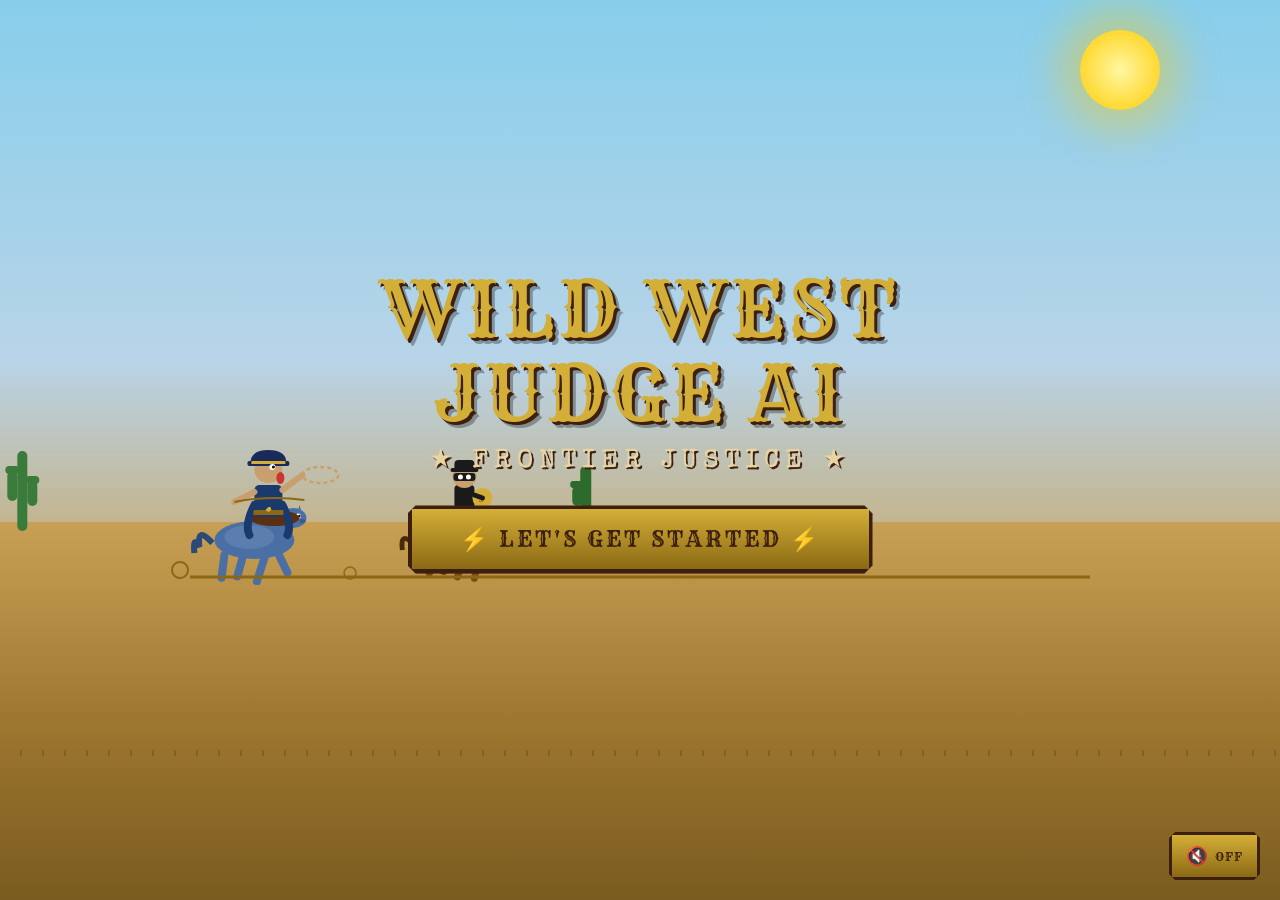
==== index.html @ 5f56e7d5 "Added background music" ====
<!DOCTYPE html>
<html lang="en">
<head>
<meta charset="UTF-8">
<meta name="viewport" content="width=device-width, initial-scale=1.0">
<title>Wild West Judge AI</title>
<style>
  @import url('https://fonts.googleapis.com/css2?family=Rye&family=Playfair+Display:wght@400;700;900&family=Special+Elite&family=Courier+Prime:wght@400;700&display=swap');

  :root {
    --dust: #c8a96e;
    --sand: #e8d5a3;
    --brown: #6b3a2a;
    --dark-brown: #3d1f10;
    --sky: #7db8d4;
    --green-screen: #00ff41;
    --paper: #f4e4c1;
    --ink: #1a0a00;
    --gold: #d4af37;
    --red: #8b1a1a;
  }

  * { margin: 0; padding: 0; box-sizing: border-box; }
  html { scroll-behavior: smooth; }

  body {
    font-family: 'Special Elite', cursive;
    overflow-x: hidden;
    background: var(--dark-brown);
  }

  /* ===== PAGE SYSTEM ===== */
  .page {
    display: none;
    min-height: 100vh;
    position: relative;
  }
  .page.active { display: flex; flex-direction: column; }

  /* ===== PAGE 1: CHASE SCENE ===== */
  #page1 {
    background: linear-gradient(180deg, #87CEEB 0%, #b8d4e8 40%, #c8a96e 65%, #8b6914 100%);
    overflow: hidden;
    align-items: center;
    justify-content: center;
    flex-direction: column;
  }

  .sky-layer {
    position: absolute; top: 0; left: 0; right: 0; height: 60%;
  }

  /* Sun */
  .sun {
    position: absolute;
    top: 30px; right: 120px;
    width: 80px; height: 80px;
    background: radial-gradient(circle, #fff7a1, #ffcc00);
    border-radius: 50%;
    box-shadow: 0 0 40px 20px rgba(255,200,0,0.4);
    animation: sunPulse 3s ease-in-out infinite;
  }
  @keyframes sunPulse { 0%,100%{box-shadow:0 0 40px 20px rgba(255,200,0,0.4)} 50%{box-shadow:0 0 60px 30px rgba(255,200,0,0.6)} }

  /* Clouds */
  .cloud {
    position: absolute;
    background: rgba(255,255,255,0.85);
    border-radius: 50px;
    animation: cloudDrift linear infinite;
  }
  .cloud::before, .cloud::after {
    content: '';
    position: absolute;
    background: inherit;
    border-radius: 50%;
  }
  .cloud1 { width:120px; height:40px; top:60px; left:-150px; animation-duration:25s; animation-delay:-5s; }
  .cloud1::before { width:70px; height:60px; top:-25px; left:15px; }
  .cloud1::after { width:50px; height:50px; top:-20px; left:55px; }
  .cloud2 { width:160px; height:50px; top:100px; left:-200px; animation-duration:35s; animation-delay:-15s; }
  .cloud2::before { width:90px; height:70px; top:-30px; left:20px; }
  .cloud2::after { width:60px; height:60px; top:-25px; left:80px; }
  @keyframes cloudDrift { from{transform:translateX(-200px)} to{transform:translateX(110vw)} }

  /* Ground */
  .ground {
    position: absolute;
    bottom: 0; left: 0; right: 0; height: 42%;
  }
  .ground-layer {
    position: absolute; bottom: 0; left: 0; right: 0;
    height: 100%;
    background: linear-gradient(180deg, #c8a055 0%, #a07830 50%, #7a5c20 100%);
  }
  .ground-track {
    position: absolute;
    bottom: 38%; left: 0; right: 0; height: 6px;
    background: repeating-linear-gradient(90deg, transparent, transparent 20px, rgba(0,0,0,0.15) 20px, rgba(0,0,0,0.15) 22px);
  }

  /* Cactus */
  .cactus {
    position: absolute; bottom: 40%;
    animation: cactusScroll linear infinite;
  }
  .cactus svg { display: block; }
  .cactus1 { animation-duration: 12s; animation-delay: 0s; left: -100px; }
  .cactus2 { animation-duration: 18s; animation-delay: -8s; left: -100px; }
  .cactus3 { animation-duration: 22s; animation-delay: -3s; left: -100px; }
  @keyframes cactusScroll { from{transform:translateX(0)} to{transform:translateX(110vw)} }

  /* Dust clouds */
  .dust-puff {
    position: absolute;
    border-radius: 50%;
    background: rgba(180,140,60,0.5);
    animation: dustPuff 1s ease-out infinite;
  }

  /* Title */
  .title-area {
    position: relative;
    z-index: 20;
    text-align: center;
    margin-bottom: 20px;
    margin-top: -60px;
  }
  .main-title {
    font-family: 'Rye', cursive;
    font-size: clamp(2.5rem, 6vw, 5rem);
    color: var(--gold);
    text-shadow: 3px 3px 0 var(--dark-brown), 6px 6px 0 rgba(0,0,0,0.3);
    letter-spacing: 4px;
    animation: titleDrop 1s ease-out;
    line-height: 1.1;
  }
  .sub-title {
    font-family: 'Special Elite', cursive;
    font-size: clamp(1rem, 2.5vw, 1.6rem);
    color: var(--sand);
    text-shadow: 2px 2px 0 var(--dark-brown);
    margin-top: 8px;
    letter-spacing: 6px;
  }
  @keyframes titleDrop { from{transform:translateY(-80px);opacity:0} to{transform:translateY(0);opacity:1} }

  /* Chase animation canvas area */
  .chase-stage {
    position: absolute;
    bottom: 35%;
    left: 0; right: 0;
    height: 180px;
    z-index: 10;
  }

  /* Characters */
  .character {
    position: absolute;
    bottom: 10px;
    animation: gallop 0.35s steps(1) infinite;
  }

  /* Thief - simple pixel art style */
  .thief-char {
    right: 35%;
    animation: thiefRun 0.3s steps(1) infinite, thiefChased 0s linear;
  }

  .start-btn {
    position: relative;
    z-index: 20;
    background: linear-gradient(180deg, #d4af37, #8b6914);
    border: 4px solid var(--dark-brown);
    color: var(--dark-brown);
    font-family: 'Rye', cursive;
    font-size: 1.4rem;
    padding: 16px 48px;
    cursor: pointer;
    letter-spacing: 3px;
    text-transform: uppercase;
    margin-top: 10px;
    box-shadow: 4px 4px 0 var(--dark-brown), 8px 8px 0 rgba(0,0,0,0.3);
    transition: all 0.1s;
    clip-path: polygon(8px 0, calc(100% - 8px) 0, 100% 8px, 100% calc(100% - 8px), calc(100% - 8px) 100%, 8px 100%, 0 calc(100% - 8px), 0 8px);
  }
  .start-btn:hover { transform: translate(-2px,-2px); box-shadow: 6px 6px 0 var(--dark-brown), 10px 10px 0 rgba(0,0,0,0.3); }
  .start-btn:active { transform: translate(4px,4px); box-shadow: none; }

  /* ===== SVG CHARACTERS ===== */
  #chase-canvas {
    position: absolute;
    bottom: 0; left: 0; right: 0;
    width: 100%; height: 200px;
  }

  /* Horse+rider gallop */
  @keyframes horseGallop {
    0%   { transform: translateY(0px) scaleY(1); }
    25%  { transform: translateY(-8px) scaleY(0.97); }
    50%  { transform: translateY(-3px) scaleY(1); }
    75%  { transform: translateY(-10px) scaleY(0.95); }
    100% { transform: translateY(0px) scaleY(1); }
  }
  @keyframes thiefGallop {
    0%   { transform: translateY(0px); }
    30%  { transform: translateY(-6px); }
    60%  { transform: translateY(-2px); }
    100% { transform: translateY(0px); }
  }
  @keyframes lassoSpin {
    from { transform-origin: 5px 5px; transform: rotate(0deg); }
    to   { transform-origin: 5px 5px; transform: rotate(360deg); }
  }

  .horse-group { animation: horseGallop 0.5s ease-in-out infinite; }
  .thief-group { animation: thiefGallop 0.4s ease-in-out infinite; }
  .lasso-rope { animation: lassoSpin 0.8s linear infinite; transform-box: fill-box; }

  /* Chase forward motion */
  #cowboy-unit {
    animation: cowboyChase 0s linear;
  }
  #thief-unit {
    animation: thiefRun 0s linear;
  }

  /* ===== PAGE 2: HACKING ROOM ===== */
  #page2 {
    background: #1a0f05;
    flex-direction: column;
    align-items: center;
    justify-content: flex-start;
    padding: 20px;
    overflow: hidden;
  }

  .page2-header {
    font-family: 'Rye', cursive;
    color: var(--green-screen);
    font-size: clamp(1.2rem, 3vw, 2rem);
    text-shadow: 0 0 20px var(--green-screen);
    letter-spacing: 4px;
    margin-bottom: 15px;
    text-align: center;
  }

  .room-scene {
    width: 100%;
    max-width: 700px;
    position: relative;
    border: 3px solid #2a1a0a;
    border-radius: 4px;
    overflow: hidden;
    flex-shrink: 0;
  }

  .room-svg-container {
    width: 100%;
    aspect-ratio: 16/9;
    max-height: 340px;
  }

  /* Green screen monitor glow */
  @keyframes screenFlicker {
    0%,100%{opacity:1} 92%{opacity:1} 93%{opacity:0.85} 94%{opacity:1} 97%{opacity:0.9} 98%{opacity:1}
  }
  .monitor-screen { animation: screenFlicker 4s infinite; }
  .scan-line {
    animation: scanMove 3s linear infinite;
  }
  @keyframes scanMove { from{transform:translateY(-100%)} to{transform:translateY(800%)} }

  /* Typing text on screen */
  .hacking-text {
    font-family: 'Courier Prime', monospace;
    font-size: 9px;
    fill: var(--green-screen);
    opacity: 0.9;
  }
  @keyframes textBlink { 0%,100%{opacity:1} 50%{opacity:0} }
  .cursor-blink { animation: textBlink 0.8s step-end infinite; }

  /* AI Chat Box */
  .ai-chatbox {
    width: 100%;
    max-width: 700px;
    background: linear-gradient(180deg, #1a0f05, #0d0800);
    border: 2px solid #00ff41;
    border-top: none;
    padding: 20px;
    box-shadow: 0 0 30px rgba(0,255,65,0.15);
  }

  .chat-label {
    font-family: 'Rye', cursive;
    color: var(--green-screen);
    font-size: 0.85rem;
    letter-spacing: 3px;
    margin-bottom: 10px;
    text-shadow: 0 0 10px var(--green-screen);
  }

  .chat-messages {
    min-height: 80px;
    max-height: 160px;
    overflow-y: auto;
    margin-bottom: 12px;
    padding: 8px;
    border: 1px solid rgba(0,255,65,0.2);
    background: rgba(0,0,0,0.5);
    border-radius: 2px;
  }
  .chat-messages::-webkit-scrollbar { width: 4px; }
  .chat-messages::-webkit-scrollbar-thumb { background: #00ff41; border-radius: 2px; }

  .msg { margin-bottom: 8px; font-family: 'Courier Prime', monospace; font-size: 0.85rem; line-height: 1.4; }
  .msg.system { color: #00ff41; }
  .msg.user { color: #aaffaa; }
  .msg.ai { color: #7fff7f; }
  .msg.ai::before { content: '> '; color: #00ff41; }
  .msg.user::before { content: '$ '; color: #aaffaa; }

  .input-row {
    display: flex;
    gap: 10px;
    align-items: stretch;
  }

  .prompt-input {
    flex: 1;
    background: rgba(0,0,0,0.7);
    border: 1px solid #00ff41;
    color: #00ff41;
    font-family: 'Courier Prime', monospace;
    font-size: 0.9rem;
    padding: 10px 14px;
    outline: none;
    border-radius: 2px;
    caret-color: #00ff41;
  }
  .prompt-input::placeholder { color: rgba(0,255,65,0.3); }
  .prompt-input:focus { box-shadow: 0 0 15px rgba(0,255,65,0.3); }

  .submit-btn {
    background: linear-gradient(180deg, #00ff41, #008f24);
    border: none;
    color: #000;
    font-family: 'Rye', cursive;
    font-size: 0.85rem;
    padding: 10px 20px;
    cursor: pointer;
    letter-spacing: 1px;
    transition: all 0.2s;
    border-radius: 2px;
  }
  .submit-btn:hover { filter: brightness(1.2); }
  .submit-btn:disabled { opacity: 0.5; cursor: not-allowed; }

  .upload-btn {
    background: linear-gradient(180deg, #8b7355, #6b5844);
    border: 1px solid #00ff41;
    color: #00ff41;
    font-family: 'Rye', cursive;
    font-size: 1.2rem;
    padding: 10px 16px;
    cursor: pointer;
    transition: all 0.2s;
    border-radius: 2px;
  }
  .upload-btn:hover { filter: brightness(1.1); box-shadow: 0 0 10px rgba(0,255,65,0.2); }
  .upload-btn:active { transform: scale(0.95); }

  .verdict-btn {
    width: 100%;
    background: linear-gradient(180deg, #d4af37, #b8860b);
    border: 2px solid #8b6914;
    color: #1a0a00;
    font-family: 'Rye', cursive;
    font-size: 1.1rem;
    padding: 12px 20px;
    cursor: pointer;
    letter-spacing: 2px;
    transition: all 0.3s;
    border-radius: 4px;
    margin-top: 10px;
    text-transform: uppercase;
    box-shadow: 3px 3px 0 rgba(0,0,0,0.3);
  }
  .verdict-btn:hover { 
    filter: brightness(1.15);
    box-shadow: 5px 5px 0 rgba(0,0,0,0.4);
    transform: translate(-2px, -2px);
  }
  .verdict-btn:active { 
    box-shadow: 1px 1px 0 rgba(0,0,0,0.2);
    transform: translate(2px, 2px);
  }

  .thinking-dots::after {
    content: '...';
    animation: dots 1.5s steps(4, end) infinite;
  }
  @keyframes dots {
    0%{content:'.'} 33%{content:'..'} 66%{content:'...'} 100%{content:''}
  }

  /* ===== PAGE 3 & 4: NEWSPAPER VERDICT ===== */
  #page3, #page4 {
    background: var(--paper);
    flex-direction: column;
    align-items: center;
    min-height: 100vh;
    position: relative;
    overflow: hidden;
  }

  /* Newspaper texture overlay */
  #page3::before, #page4::before {
    content: '';
    position: absolute;
    inset: 0;
    background-image:
      repeating-linear-gradient(0deg, transparent, transparent 28px, rgba(0,0,0,0.04) 28px, rgba(0,0,0,0.04) 29px),
      url("data:image/svg+xml,%3Csvg xmlns='http://www.w3.org/2000/svg' width='300' height='300'%3E%3Cfilter id='noise'%3E%3CfeTurbulence type='fractalNoise' baseFrequency='0.65' numOctaves='3' stitchTiles='stitch'/%3E%3C/filter%3E%3Crect width='300' height='300' filter='url(%23noise)' opacity='0.08'/%3E%3C/svg%3E");
    pointer-events: none;
    z-index: 1;
  }

  .newspaper-inner {
    position: relative;
    z-index: 2;
    width: 100%;
    max-width: 800px;
    padding: 20px 30px 40px;
    text-align: center;
  }

  .paper-masthead {
    border-top: 8px double var(--ink);
    border-bottom: 3px double var(--ink);
    padding: 10px 0;
    margin-bottom: 16px;
  }

  .paper-name {
    font-family: 'Playfair Display', serif;
    font-size: clamp(2.2rem, 6vw, 4rem);
    font-weight: 900;
    color: var(--ink);
    letter-spacing: 2px;
    line-height: 1;
  }

  .paper-tagline {
    font-family: 'Special Elite', cursive;
    font-size: 0.75rem;
    color: var(--ink);
    letter-spacing: 4px;
    margin-top: 4px;
    text-transform: uppercase;
  }

  .paper-date {
    display: flex;
    justify-content: space-between;
    font-family: 'Special Elite', cursive;
    font-size: 0.7rem;
    color: var(--ink);
    border-top: 1px solid var(--ink);
    border-bottom: 1px solid var(--ink);
    padding: 4px 0;
    margin-bottom: 16px;
  }

  .headline {
    font-family: 'Playfair Display', serif;
    font-size: clamp(1.8rem, 5vw, 3.2rem);
    font-weight: 900;
    color: var(--ink);
    line-height: 1.1;
    margin-bottom: 8px;
    text-transform: uppercase;
  }

  #page3 .headline { color: var(--red); }
  #page4 .headline { color: #1a4a1a; }

  .subheadline {
    font-family: 'Playfair Display', serif;
    font-size: clamp(1rem, 2.5vw, 1.5rem);
    font-style: italic;
    color: var(--ink);
    margin-bottom: 20px;
  }

  .verdict-divider {
    display: flex;
    align-items: center;
    gap: 12px;
    margin-bottom: 20px;
  }
  .verdict-divider::before, .verdict-divider::after {
    content: ''; flex: 1;
    border-top: 2px solid var(--ink);
  }
  .verdict-stamp {
    font-family: 'Rye', cursive;
    font-size: 2.5rem;
    font-weight: bold;
    padding: 8px 20px;
    border: 4px solid;
    border-radius: 4px;
    transform: rotate(-3deg);
    letter-spacing: 4px;
  }

  #page3 .verdict-stamp { color: var(--red); border-color: var(--red); }
  #page4 .verdict-stamp { color: #1a4a1a; border-color: #1a4a1a; }

  .answer-box {
    background: rgba(255,255,255,0.6);
    border: 2px solid var(--ink);
    border-radius: 2px;
    padding: 20px;
    text-align: left;
    margin-bottom: 24px;
    font-family: 'Special Elite', cursive;
    font-size: 1rem;
    color: var(--ink);
    line-height: 1.8;
    box-shadow: inset 0 0 20px rgba(0,0,0,0.05);
    min-height: 100px;
    position: relative;
  }

  .answer-box::before {
    content: 'THE VERDICT';
    font-family: 'Rye', cursive;
    font-size: 0.65rem;
    letter-spacing: 4px;
    color: rgba(0,0,0,0.4);
    position: absolute;
    top: 8px; left: 12px;
  }

  .answer-text {
    margin-top: 12px;
  }

  /* Stars rating */
  .stars-section {
    margin-bottom: 24px;
  }

  .stars-label {
    font-family: 'Rye', cursive;
    font-size: 0.9rem;
    color: var(--ink);
    letter-spacing: 3px;
    margin-bottom: 10px;
  }

  .stars-container {
    display: flex;
    justify-content: center;
    gap: 8px;
    margin-bottom: 8px;
  }

  .star {
    font-size: 2.5rem;
    cursor: not-allowed;
    pointer-events: none;
    transition: all 0.2s;
    filter: grayscale(1) opacity(0.4);
    line-height: 1;
  }

  .star.active {
    filter: grayscale(0) opacity(1);
    transform: scale(1.1);
  }

  #page3 .star.active { color: #8b1a1a; }
  #page4 .star.active { color: #2d6a2d; }

  .stars-text {
    font-family: 'Special Elite', cursive;
    font-size: 0.85rem;
    color: var(--brown);
    font-style: italic;
    min-height: 20px;
  }

  .back-btn {
    background: linear-gradient(180deg, var(--dust), var(--brown));
    border: 3px solid var(--dark-brown);
    color: var(--sand);
    font-family: 'Rye', cursive;
    font-size: 1rem;
    padding: 12px 32px;
    cursor: pointer;
    letter-spacing: 2px;
    box-shadow: 3px 3px 0 var(--dark-brown);
    transition: all 0.1s;
    margin-top: 8px;
  }
  .back-btn:hover { transform: translate(-1px,-1px); box-shadow: 4px 4px 0 var(--dark-brown); }
  .back-btn:active { transform: translate(3px,3px); box-shadow: none; }

  /* Watermark wanted poster */
  .wanted-watermark {
    position: absolute;
    font-family: 'Rye', cursive;
    font-size: clamp(4rem, 15vw, 10rem);
    letter-spacing: 10px;
    opacity: 0.04;
    transform: rotate(-15deg);
    pointer-events: none;
    z-index: 0;
  }
  #page3 .wanted-watermark { color: var(--red); top: 30%; left: 50%; transform: translateX(-50%) rotate(-15deg); }
  #page4 .wanted-watermark { color: #1a4a1a; top: 30%; left: 50%; transform: translateX(-50%) rotate(-15deg); }

  /* Loading spinner */
  .loader {
    display: none;
    width: 20px; height: 20px;
    border: 2px solid rgba(0,255,65,0.2);
    border-top-color: #00ff41;
    border-radius: 50%;
    animation: spin 0.8s linear infinite;
    margin: 0 auto;
  }
  @keyframes spin { to{transform:rotate(360deg)} }

  /* Typewriter effect */
  .typewriter-text { }

  /* Transitions */
  .page { animation: pageFade 0.5s ease; }
  @keyframes pageFade { from{opacity:0} to{opacity:1} }

  /* Responsive */
  @media (max-width: 600px) {
    .newspaper-inner { padding: 16px 16px 30px; }
    .ai-chatbox { padding: 14px; }
  }

  .stars-rating-area { 
    text-align: center;
  }

  /* Flying bullets decorative */
  .bullet-decoration {
    position: absolute;
    font-size: 1.2rem;
    color: var(--ink);
    opacity: 0.15;
    pointer-events: none;
  }

  /* ===== AUDIO BUTTON ===== */
  .audio-btn {
    position: fixed;
    bottom: 20px;
    right: 20px;
    z-index: 1000;
    background: linear-gradient(180deg, #d4af37, #8b6914);
    border: 3px solid var(--dark-brown);
    color: var(--dark-brown);
    font-family: 'Rye', cursive;
    font-size: 0.75rem;
    padding: 10px 14px;
    cursor: pointer;
    letter-spacing: 1px;
    box-shadow: 3px 3px 0 var(--dark-brown);
    transition: all 0.1s;
    clip-path: polygon(6px 0, calc(100% - 6px) 0, 100% 6px, 100% calc(100% - 6px), calc(100% - 6px) 100%, 6px 100%, 0 calc(100% - 6px), 0 6px);
    display: flex;
    align-items: center;
    gap: 6px;
  }
  .audio-btn:hover { transform: translate(-1px,-1px); box-shadow: 4px 4px 0 var(--dark-brown); }
  .audio-btn:active { transform: translate(3px,3px); box-shadow: none; }
  .audio-icon { font-size: 1.1rem; }
</style>
</head>
<body>
<!-- Background Music (autoplay on first interaction) -->
<audio id="bgMusic" loop>
  <source src="western-theme.wav" type="audio/wav">
</audio>

<!-- ============ PAGE 1: INTRO ============ -->
<div id="page1" class="page active">
  <div class="sun"></div>
  <div class="cloud cloud1"></div>
  <div class="cloud cloud2"></div>

  <div class="ground">
    <div class="ground-layer"></div>
    <div class="ground-track"></div>
  </div>

  <!-- Chase SVG Animation -->
  <div class="chase-stage">
    <svg id="chase-canvas" viewBox="0 0 900 200" xmlns="http://www.w3.org/2000/svg">
      <defs>
        <filter id="dustBlur">
          <feGaussianBlur stdDeviation="3"/>
        </filter>
      </defs>

      <!-- Dust trails -->
      <ellipse class="dust1" cx="520" cy="185" rx="30" ry="10" fill="rgba(180,140,60,0.4)" filter="url(#dustBlur)">
        <animate attributeName="cx" values="520;480;520" dur="0.8s" repeatCount="indefinite"/>
        <animate attributeName="opacity" values="0.4;0;0.4" dur="0.8s" repeatCount="indefinite"/>
      </ellipse>
      <ellipse class="dust2" cx="320" cy="187" rx="25" ry="8" fill="rgba(180,140,60,0.35)" filter="url(#dustBlur)">
        <animate attributeName="cx" values="320;280;320" dur="0.7s" repeatCount="indefinite"/>
        <animate attributeName="opacity" values="0.35;0;0.35" dur="0.7s" repeatCount="indefinite"/>
      </ellipse>

      <!-- THIEF unit (runs ahead) -->
      <g id="thief-unit">
        <animateTransform attributeName="transform" type="translate"
          values="-200,0; 1100,0" dur="6s" repeatCount="indefinite"/>
        <g class="thief-group">
          <!-- Thief horse (brown) -->
          <g transform="translate(0,130)">
            <!-- body -->
            <ellipse cx="60" cy="25" rx="38" ry="18" fill="#7a4a1a"/>
            <!-- neck -->
            <rect x="82" y="5" width="14" height="22" rx="5" fill="#7a4a1a"/>
            <!-- head -->
            <ellipse cx="97" cy="4" rx="12" ry="9" fill="#7a4a1a"/>
            <!-- ear -->
            <polygon points="102,0 106,0 104,-8" fill="#7a4a1a"/>
            <!-- eye -->
            <circle cx="102" cy="3" r="2" fill="#fff"/>
            <circle cx="103" cy="3" r="1" fill="#1a0a00"/>
            <!-- mane -->
            <path d="M82,5 Q78,-5 75,8" stroke="#4a2a08" stroke-width="4" fill="none"/>
            <!-- legs galloping -->
            <line x1="35" y1="40" x2="25" y2="65" stroke="#7a4a1a" stroke-width="7" stroke-linecap="round">
              <animate attributeName="x2" values="25;40;25" dur="0.4s" repeatCount="indefinite"/>
              <animate attributeName="y2" values="65;55;65" dur="0.4s" repeatCount="indefinite"/>
            </line>
            <line x1="50" y1="42" x2="38" y2="66" stroke="#7a4a1a" stroke-width="7" stroke-linecap="round">
              <animate attributeName="x2" values="38;55;38" dur="0.4s" repeatCount="indefinite" keyTimes="0;0.5;1"/>
              <animate attributeName="y2" values="66;52;66" dur="0.4s" repeatCount="indefinite"/>
            </line>
            <line x1="70" y1="42" x2="58" y2="66" stroke="#7a4a1a" stroke-width="7" stroke-linecap="round">
              <animate attributeName="x2" values="58;73;58" dur="0.4s" begin="-0.2s" repeatCount="indefinite"/>
              <animate attributeName="y2" values="66;54;66" dur="0.4s" begin="-0.2s" repeatCount="indefinite"/>
            </line>
            <line x1="85" y1="41" x2="78" y2="65" stroke="#7a4a1a" stroke-width="7" stroke-linecap="round">
              <animate attributeName="x2" values="78;90;78" dur="0.4s" begin="-0.1s" repeatCount="indefinite"/>
              <animate attributeName="y2" values="65;55;65" dur="0.4s" begin="-0.1s" repeatCount="indefinite"/>
            </line>
            <!-- tail -->
            <path d="M20,30 Q5,15 8,35" stroke="#4a2a08" stroke-width="5" fill="none"/>
          </g>
          <!-- Thief rider (black outfit) -->
          <g transform="translate(30,75)">
            <!-- body -->
            <rect x="30" y="25" width="20" height="28" rx="4" fill="#1a1a1a"/>
            <!-- head -->
            <circle cx="40" cy="16" r="12" fill="#c8a070"/>
            <!-- hat (bandit) -->
            <rect x="26" y="8" width="28" height="4" rx="2" fill="#1a1a1a"/>
            <rect x="30" y="0" width="20" height="12" rx="4" fill="#1a1a1a"/>
            <!-- mask -->
            <rect x="29" y="13" width="22" height="8" rx="3" fill="#1a1a1a"/>
            <!-- eyes -->
            <circle cx="36" cy="17" r="2.5" fill="#fff"/>
            <circle cx="44" cy="17" r="2.5" fill="#fff"/>
            <!-- money bag -->
            <circle cx="58" cy="38" r="10" fill="#d4af37"/>
            <text x="54" y="42" font-size="10" fill="#8b6914" font-family="serif">$</text>
            <!-- arms holding bag -->
            <line x1="50" y1="35" x2="58" y2="38" stroke="#1a1a1a" stroke-width="5" stroke-linecap="round"/>
          </g>
        </g>
      </g>

      <!-- COWBOY unit (blue hen cowboy - chasing) -->
      <g id="cowboy-unit">
        <animateTransform attributeName="transform" type="translate"
          values="-400,0; 900,0" dur="6s" repeatCount="indefinite"/>
        <g class="horse-group">
          <!-- Horse (blue-grey) -->
          <g transform="translate(0,130)">
            <!-- body -->
            <ellipse cx="60" cy="25" rx="40" ry="19" fill="#4a6fa5"/>
            <!-- muscle shading -->
            <ellipse cx="55" cy="22" rx="25" ry="12" fill="rgba(255,255,255,0.1)"/>
            <!-- neck -->
            <rect x="83" y="4" width="15" height="24" rx="6" fill="#4a6fa5"/>
            <!-- head -->
            <ellipse cx="99" cy="3" rx="13" ry="10" fill="#4a6fa5"/>
            <!-- nostril -->
            <ellipse cx="108" cy="6" rx="3" ry="2" fill="#3a5a8a"/>
            <!-- ear -->
            <polygon points="103,-1 108,-1 105,-10" fill="#4a6fa5"/>
            <!-- eye -->
            <circle cx="104" cy="1" r="2.5" fill="#fff"/>
            <circle cx="105" cy="1" r="1.2" fill="#1a0a00"/>
            <!-- mane (flowing) -->
            <path d="M83,4 Q79,-8 74,5 Q70,-4 66,6" stroke="#2a4a7a" stroke-width="5" fill="none"/>
            <!-- legs with gallop animation -->
            <line x1="30" y1="40" x2="18" y2="68" stroke="#4a6fa5" stroke-width="8" stroke-linecap="round">
              <animate attributeName="x2" values="18;35;18" dur="0.5s" repeatCount="indefinite"/>
              <animate attributeName="y2" values="68;58;68" dur="0.5s" repeatCount="indefinite"/>
            </line>
            <line x1="48" y1="43" x2="35" y2="68" stroke="#4a6fa5" stroke-width="8" stroke-linecap="round">
              <animate attributeName="x2" values="35;52;35" dur="0.5s" begin="-0.25s" repeatCount="indefinite"/>
              <animate attributeName="y2" values="68;54;68" dur="0.5s" begin="-0.25s" repeatCount="indefinite"/>
            </line>
            <line x1="70" y1="43" x2="60" y2="68" stroke="#4a6fa5" stroke-width="8" stroke-linecap="round">
              <animate attributeName="x2" values="60;78;60" dur="0.5s" begin="-0.1s" repeatCount="indefinite"/>
              <animate attributeName="y2" values="68;56;68" dur="0.5s" begin="-0.1s" repeatCount="indefinite"/>
            </line>
            <line x1="85" y1="41" x2="80" y2="68" stroke="#4a6fa5" stroke-width="8" stroke-linecap="round">
              <animate attributeName="x2" values="80;95;80" dur="0.5s" begin="-0.35s" repeatCount="indefinite"/>
              <animate attributeName="y2" values="68;56;68" dur="0.5s" begin="-0.35s" repeatCount="indefinite"/>
            </line>
            <!-- tail -->
            <path d="M18,28 Q2,10 5,32 Q-2,20 0,38" stroke="#2a4a7a" stroke-width="6" fill="none"/>
            <!-- hooves -->
          </g>

          <!-- Blue Hen Cowboy rider -->
          <g transform="translate(25,55)">
            <!-- saddle -->
            <ellipse cx="55" cy="78" rx="25" ry="8" fill="#5a3010"/>
            <!-- body / duster coat (blue) -->
            <rect x="35" y="45" width="28" height="32" rx="5" fill="#1a3a6e"/>
            <!-- coat tails -->
            <path d="M35,65 Q25,85 30,95" stroke="#1a3a6e" stroke-width="8" fill="none" stroke-linecap="round"/>
            <path d="M63,65 Q73,85 68,95" stroke="#1a3a6e" stroke-width="8" fill="none" stroke-linecap="round"/>
            <!-- belt + badge -->
            <rect x="34" y="70" width="30" height="5" rx="1" fill="#8b6914"/>
            <polygon points="49,67 51,67 52,70 49,72 46,70" fill="#d4af37"/>
            <!-- head (hen - slightly beaked) -->
            <ellipse cx="49" cy="30" rx="14" ry="13" fill="#c8a070"/>
            <!-- cowboy hat (blue/dark) -->
            <path d="M31,22 Q32,10 49,10 Q66,10 67,22 Z" fill="#1a2a5a"/>
            <rect x="28" y="21" width="42" height="5" rx="2" fill="#1a2a5a"/>
            <!-- hat band (gold) -->
            <rect x="32" y="21" width="34" height="3" fill="#d4af37"/>
            <!-- beak (hen!) -->
            <polygon points="58,32 64,34 58,36" fill="#d4af37"/>
            <!-- eye -->
            <circle cx="53" cy="27" r="3" fill="#fff"/>
            <circle cx="54" cy="27" r="1.5" fill="#1a0a00"/>
            <!-- wattle (hen feature) -->
            <ellipse cx="61" cy="38" rx="4" ry="6" fill="#cc3333"/>
            <!-- arm throwing lasso -->
            <g transform="translate(63,50)">
              <line x1="0" y1="0" x2="20" y2="-15" stroke="#c8a070" stroke-width="6" stroke-linecap="round"/>
              <!-- lasso rope spinning -->
              <g class="lasso-rope" transform="translate(20,-15)">
                <ellipse cx="18" cy="0" rx="18" ry="8" fill="none" stroke="#c8a070" stroke-width="2.5" stroke-dasharray="4,3"/>
              </g>
            </g>
            <!-- other arm (reins) -->
            <line x1="35" y1="52" x2="15" y2="62" stroke="#c8a070" stroke-width="6" stroke-linecap="round"/>
            <path d="M15,62 Q50,55 85,60" stroke="#8b6914" stroke-width="2" fill="none"/>
          </g>
        </g>
      </g>

      <!-- Ground line -->
      <line x1="0" y1="192" x2="900" y2="192" stroke="#8b6914" stroke-width="3"/>
      <!-- Tumbleweeds -->
      <circle cx="200" cy="185" r="8" fill="none" stroke="#8b6914" stroke-width="2">
        <animateTransform attributeName="transform" type="translate" values="0,0;-900,0" dur="8s" repeatCount="indefinite"/>
        <animateTransform attributeName="transform" type="rotate" values="0,200,185;360,200,185" dur="1s" repeatCount="indefinite" additive="sum"/>
      </circle>
      <circle cx="600" cy="188" r="6" fill="none" stroke="#8b6914" stroke-width="1.5">
        <animateTransform attributeName="transform" type="translate" values="0,0;-900,0" dur="12s" begin="-4s" repeatCount="indefinite"/>
        <animateTransform attributeName="transform" type="rotate" values="0,600,188;360,600,188" dur="1.2s" repeatCount="indefinite" additive="sum"/>
      </circle>
    </svg>
  </div>

  <!-- Cacti SVGs -->
  <svg class="cactus cactus1" style="bottom:41%; left:-80px" width="50" height="100" viewBox="0 0 50 100">
    <rect x="20" y="20" width="10" height="80" rx="5" fill="#3a7a3a"/>
    <rect x="10" y="40" width="10" height="30" rx="5" fill="#3a7a3a"/>
    <rect x="8" y="35" width="14" height="8" rx="4" fill="#3a7a3a"/>
    <rect x="30" y="50" width="10" height="25" rx="5" fill="#3a7a3a"/>
    <rect x="28" y="45" width="14" height="8" rx="4" fill="#3a7a3a"/>
    <animateTransform attributeName="transform" type="translate" values="-80,0;1100,0" dur="14s" repeatCount="indefinite"/>
  </svg>
  <svg class="cactus cactus2" style="bottom:41%; left:-60px" width="35" height="80" viewBox="0 0 35 80">
    <rect x="12" y="15" width="11" height="65" rx="5" fill="#2d6b2d"/>
    <rect x="4" y="35" width="10" height="20" rx="5" fill="#2d6b2d"/>
    <rect x="2" y="30" width="14" height="7" rx="3" fill="#2d6b2d"/>
    <animateTransform attributeName="transform" type="translate" values="-60,0;1100,0" dur="20s" begin="-10s" repeatCount="indefinite"/>
  </svg>

  <div class="title-area">
    <div class="main-title">WILD WEST<br>JUDGE AI</div>
    <div class="sub-title">★ FRONTIER JUSTICE ★</div>
  </div>

  <button class="start-btn" onclick="goToPage(2)">⚡ LET'S GET STARTED ⚡</button>
</div>

<!-- Audio Control Button -->
<button class="audio-btn" onclick="toggleMusic()">
  <span class="audio-icon">🔇</span> OFF
</button>

<!-- ============ PAGE 2: HACKING ROOM ============ -->
<div id="page2" class="page">
  <div class="page2-header">★ FRONTIER INTELLIGENCE SYSTEM ★</div>

  <div class="room-scene">
    <svg class="room-svg-container" viewBox="0 0 700 394" xmlns="http://www.w3.org/2000/svg">
      <!-- Room walls -->
      <rect width="700" height="394" fill="#1a0d05"/>
      <!-- Back wall -->
      <rect x="80" y="40" width="540" height="280" fill="#2d1a08"/>
      <!-- Floor boards -->
      <rect x="0" y="310" width="700" height="84" fill="#3d2008"/>
      <line x1="0" y1="330" x2="700" y2="330" stroke="#2a1404" stroke-width="2"/>
      <line x1="0" y1="355" x2="700" y2="355" stroke="#2a1404" stroke-width="2"/>
      <line x1="0" y1="380" x2="700" y2="380" stroke="#2a1404" stroke-width="2"/>
      <!-- Floor plank lines -->
      <line x1="100" y1="310" x2="100" y2="394" stroke="#2a1404" stroke-width="1"/>
      <line x1="200" y1="310" x2="200" y2="394" stroke="#2a1404" stroke-width="1"/>
      <line x1="300" y1="310" x2="300" y2="394" stroke="#2a1404" stroke-width="1"/>
      <line x1="400" y1="310" x2="400" y2="394" stroke="#2a1404" stroke-width="1"/>
      <line x1="500" y1="310" x2="500" y2="394" stroke="#2a1404" stroke-width="1"/>
      <line x1="600" y1="310" x2="600" y2="394" stroke="#2a1404" stroke-width="1"/>
      <!-- Wall boards -->
      <line x1="150" y1="40" x2="150" y2="320" stroke="#221205" stroke-width="1"/>
      <line x1="250" y1="40" x2="250" y2="320" stroke="#221205" stroke-width="1"/>
      <line x1="350" y1="40" x2="350" y2="320" stroke="#221205" stroke-width="1"/>
      <line x1="450" y1="40" x2="450" y2="320" stroke="#221205" stroke-width="1"/>
      <line x1="550" y1="40" x2="550" y2="320" stroke="#221205" stroke-width="1"/>
      <!-- Wanted poster on wall -->
      <rect x="100" y="70" width="80" height="110" fill="#e8d5a3" stroke="#8b6914" stroke-width="2"/>
      <text x="140" y="95" text-anchor="middle" font-family="serif" font-size="9" fill="#1a0a00" font-weight="bold">WANTED</text>
      <rect x="110" y="100" width="60" height="45" fill="#c8a070" rx="2"/>
      <circle cx="140" cy="118" r="12" fill="#c8a070"/>
      <rect x="124" y="118" width="32" height="25" rx="3" fill="#c8a070"/>
      <rect x="112" y="100" width="56" height="4" fill="#8b6914" opacity="0.5"/>
      <text x="140" y="162" text-anchor="middle" font-family="serif" font-size="7" fill="#8b1a1a">DEAD OR ALIVE</text>
      <text x="140" y="172" text-anchor="middle" font-family="serif" font-size="6" fill="#1a0a00">$500 REWARD</text>
      <!-- Oil lantern left -->
      <rect x="520" y="70" width="24" height="40" rx="5" fill="#d4af37" opacity="0.9"/>
      <ellipse cx="532" cy="70" rx="12" ry="4" fill="#d4af37"/>
      <ellipse cx="532" cy="110" rx="10" ry="3" fill="#8b6914"/>
      <ellipse cx="532" cy="75" rx="6" ry="8" fill="rgba(255,200,50,0.8)">
        <animate attributeName="ry" values="8;9;7;8" dur="1.5s" repeatCount="indefinite"/>
        <animate attributeName="fill" values="rgba(255,200,50,0.8);rgba(255,160,30,0.8);rgba(255,220,60,0.8)" dur="0.8s" repeatCount="indefinite"/>
      </ellipse>
      <!-- Lantern glow -->
      <radialGradient id="lanternGlow" cx="50%" cy="50%" r="50%">
        <stop offset="0%" stop-color="rgba(255,180,30,0.3)"/>
        <stop offset="100%" stop-color="rgba(255,180,30,0)"/>
      </radialGradient>
      <ellipse cx="532" cy="85" rx="60" ry="60" fill="url(#lanternGlow)">
        <animate attributeName="rx" values="60;70;55;60" dur="2s" repeatCount="indefinite"/>
        <animate attributeName="ry" values="60;65;55;60" dur="2s" repeatCount="indefinite"/>
      </ellipse>

      <!-- DESK -->
      <rect x="150" y="270" width="380" height="18" rx="4" fill="#5a2e10"/>
      <rect x="165" y="285" width="14" height="30" rx="3" fill="#4a2408"/>
      <rect x="500" y="285" width="14" height="30" rx="3" fill="#4a2408"/>
      <rect x="240" y="285" width="14" height="28" rx="3" fill="#4a2408"/>
      <rect x="425" y="285" width="14" height="28" rx="3" fill="#4a2408"/>
      <!-- Desk surface detail -->
      <rect x="150" y="260" width="380" height="12" rx="2" fill="#6a3a18"/>

      <!-- MONITOR - CRT style -->
      <!-- Stand -->
      <rect x="315" y="240" width="50" height="22" rx="3" fill="#2a1a0a"/>
      <rect x="305" y="258" width="70" height="8" rx="3" fill="#1a0d05"/>
      <!-- Monitor body -->
      <rect x="230" y="100" width="220" height="155" rx="8" fill="#1a0d05"/>
      <rect x="234" y="104" width="212" height="147" rx="6" fill="#0d0800"/>
      <!-- Screen bezel glow -->
      <rect x="240" y="110" width="200" height="135" rx="4" fill="#001a00">
        <animate attributeName="opacity" values="0.8;1;0.9;1;0.85" dur="5s" repeatCount="indefinite"/>
      </rect>

      <!-- Green screen content -->
      <g class="monitor-screen">
        <!-- Screen bg -->
        <rect x="242" y="112" width="196" height="131" rx="2" fill="#000d00"/>
        <!-- Scan line sweep -->
        <rect x="242" y="112" width="196" height="4" fill="rgba(0,255,65,0.08)" class="scan-line">
          <animate attributeName="y" values="112;243;112" dur="2.5s" repeatCount="indefinite"/>
        </rect>
        <!-- CRT curvature vignette -->
        <radialGradient id="crtVig" cx="50%" cy="50%" r="70%">
          <stop offset="0%" stop-color="transparent"/>
          <stop offset="100%" stop-color="rgba(0,0,0,0.5)"/>
        </radialGradient>
        <rect x="242" y="112" width="196" height="131" fill="url(#crtVig)" rx="2"/>

        <!-- Hacking text lines -->
        <text class="hacking-text" x="248" y="128">FRONTIER_AI v1.0 ████████████████</text>
        <text class="hacking-text" x="248" y="141">CONNECTING TO DATABASE...</text>
        <text class="hacking-text" x="248" y="154">> CASE FILE LOADED</text>
        <text class="hacking-text" x="248" y="167">ANALYZING EVIDENCE... ████ 87%</text>
        <text class="hacking-text" x="248" y="180">ROOT ACCESS: GRANTED</text>
        <text class="hacking-text" x="248" y="193">DECRYPTING WITNESS TESTIMONY</text>
        <text class="hacking-text" x="248" y="206">CROSS_REF: ALIBI_DB ✓</text>
        <text class="hacking-text" x="248" y="219">VERDICT_ENGINE: ARMED</text>
        <text class="hacking-text" x="248" y="232">ENTER CASE FOR ANALYSIS_<tspan class="cursor-blink">█</tspan></text>
        <!-- Scanline overlay -->
        <rect x="242" y="112" width="196" height="131" fill="none" stroke="rgba(0,255,65,0.15)" stroke-width="0.5" rx="2"/>
      </g>

      <!-- Monitor brand text -->
      <text x="340" y="250" text-anchor="middle" font-family="Special Elite" font-size="8" fill="#3a2010">FRONTIER-TEC</text>

      <!-- Keyboard (wild west telegraph-ish) -->
      <rect x="255" y="278" width="170" height="12" rx="3" fill="#1a0d05"/>
      <rect x="260" y="280" width="160" height="7" rx="2" fill="#0d0800"/>
      <!-- Keys -->
      <g fill="#2a1a0a">
        <rect x="263" y="281" width="6" height="5" rx="1"/>
        <rect x="272" y="281" width="6" height="5" rx="1"/>
        <rect x="281" y="281" width="6" height="5" rx="1"/>
        <rect x="290" y="281" width="6" height="5" rx="1"/>
        <rect x="299" y="281" width="6" height="5" rx="1"/>
        <rect x="308" y="281" width="6" height="5" rx="1"/>
        <rect x="317" y="281" width="6" height="5" rx="1"/>
        <rect x="326" y="281" width="6" height="5" rx="1"/>
        <rect x="335" y="281" width="6" height="5" rx="1"/>
        <rect x="344" y="281" width="6" height="5" rx="1"/>
        <rect x="353" y="281" width="6" height="5" rx="1"/>
        <rect x="362" y="281" width="6" height="5" rx="1"/>
        <rect x="371" y="281" width="6" height="5" rx="1"/>
        <rect x="380" y="281" width="6" height="5" rx="1"/>
        <rect x="389" y="281" width="6" height="5" rx="1"/>
        <rect x="398" y="281" width="6" height="5" rx="1"/>
        <rect x="407" y="281" width="24" height="5" rx="1"/><!-- space -->
      </g>

      <!-- Cowboy figure sitting at desk (silhouette) -->
      <!-- Hat -->
      <ellipse cx="185" cy="218" rx="22" ry="4" fill="#1a0a00"/>
      <rect x="167" y="192" width="36" height="28" rx="6" fill="#1a0a00"/>
      <!-- Head -->
      <ellipse cx="185" cy="198" rx="13" ry="12" fill="#c8a070"/>
      <!-- Eye glow (green from screen) -->
      <ellipse cx="189" cy="197" rx="3" ry="2" fill="rgba(0,255,65,0.4)"/>
      <!-- Body -->
      <rect x="168" y="218" width="34" height="50" rx="5" fill="#2a1a0a"/>
      <!-- Arm reaching to keyboard -->
      <line x1="202" y1="235" x2="255" y2="272" stroke="#2a1a0a" stroke-width="10" stroke-linecap="round"/>
    </svg>
  </div>

  <!-- AI Chatbox -->
  <div class="ai-chatbox">
    <div class="chat-label">⚡ FRONTIER INTELLIGENCE — ENTER YOUR CASE ⚡</div>
    <div class="chat-messages" id="chatMessages">
      <div class="msg system">FRONTIER_AI ONLINE. STATE YOUR CASE, PARTNER.</div>
      <div class="msg system">Describe the situation and I'll render a verdict...</div>
    </div>
    <div class="input-row">
      <input
        type="text"
        class="prompt-input"
        id="promptInput"
        placeholder="Analyze the case... (e.g. 'Is this text AI-generated?')"
        onkeydown="if(event.key==='Enter') submitPrompt()"
      />
      <input
        type="file"
        id="fileUpload"
        accept="image/*"
        style="display: none;"
        onchange="handleFileUpload(event)"
      />
      <button class="upload-btn" onclick="triggerFileUpload()" title="Upload image">📷</button>
      <button class="submit-btn" id="submitBtn" onclick="submitPrompt()">JUDGE IT</button>
    </div>
    <button class="verdict-btn" id="verdictBtn" style="display: none;" onclick="goToVerdictPage()">📋 READ VERDICT 📋</button>
  </div>
</div>


<!-- ============ PAGE 3: FRAUD ============ -->
<div id="page3" class="page">
  <div class="wanted-watermark">FRAUD</div>
  <div class="newspaper-inner">
    <div class="paper-masthead">
      <div class="paper-name">The Frontier Gazette</div>
      <div class="paper-tagline">✦ Truth, Justice & The Western Way ✦</div>
    </div>
    <div class="paper-date">
      <span>SPECIAL EDITION</span>
      <span>FRONTIER TERRITORY, ANNO DOMINI</span>
      <span>ONE CENT</span>
    </div>

    <div class="headline">FRAUDULENT ACTIVITY DETECTED!</div>
    <div class="subheadline">The Evidence Shows Signs of Deception and Forgery</div>

    <div class="verdict-divider">
      <div class="verdict-stamp">FRAUD</div>
    </div>

    <div class="answer-box">
      <div class="answer-text" id="fraudAnswer">Loading verdict...</div>
    </div>

    <div class="stars-section stars-rating-area">
      <div class="stars-label">⚖ RATE THE FRAUD LEVEL ⚖</div>
      <div class="stars-container" id="fraudStars">
        <span class="star" data-val="1">🔫</span>
        <span class="star" data-val="2">🔫</span>
        <span class="star" data-val="3">🔫</span>
        <span class="star" data-val="4">🔫</span>
        <span class="star" data-val="5">🔫</span>
      </div>
      <div class="stars-text" id="fraudStarsText">Confidence level displayed</div>
    </div>

    <button class="back-btn" onclick="goToPage(2)">⬅ NEW CASE</button>
  </div>
</div>


<!-- ============ PAGE 4: LEGITIMATE ============ -->
<div id="page4" class="page">
  <div class="wanted-watermark">LEGITIMATE</div>
  <div class="newspaper-inner">
    <div class="paper-masthead">
      <div class="paper-name">The Frontier Gazette</div>
      <div class="paper-tagline">✦ Truth, Justice & The Western Way ✦</div>
    </div>
    <div class="paper-date">
      <span>SPECIAL EDITION</span>
      <span>FRONTIER TERRITORY, ANNO DOMINI</span>
      <span>ONE CENT</span>
    </div>

    <div class="headline">LEGITIMATE! CLEARED!</div>
    <div class="subheadline">The Sheriff Confirms — Content is Authentic</div>

    <div class="verdict-divider">
      <div class="verdict-stamp">LEGITIMATE</div>
    </div>

    <div class="answer-box">
      <div class="answer-text" id="legitimateAnswer">Loading verdict...</div>
    </div>

    <div class="stars-section stars-rating-area">
      <div class="stars-label">✦ RATE THE LEGITIMACY ✦</div>
      <div class="stars-container" id="legitimateStars">
        <span class="star" data-val="1">⭐</span>
        <span class="star" data-val="2">⭐</span>
        <span class="star" data-val="3">⭐</span>
        <span class="star" data-val="4">⭐</span>
        <span class="star" data-val="5">⭐</span>
      </div>
      <div class="stars-text" id="legitimateStarsText">Confidence level displayed</div>
    </div>

    <button class="back-btn" onclick="goToPage(2)">⬅ NEW CASE</button>
  </div>
</div>


<script>
  // ===== PAGE NAVIGATION =====
  function goToPage(num) {
    document.querySelectorAll('.page').forEach(p => p.classList.remove('active'));
    document.getElementById('page' + num).classList.add('active');
    window.scrollTo(0, 0);
    if (num === 2) {
      document.getElementById('promptInput').value = '';
      document.getElementById('verdictBtn').style.display = 'none';
      resetChat();
    }
  }

  // ===== VERDICT PAGE TRACKING =====
  let currentVerdictPage = null;

  function goToVerdictPage() {
    if (currentVerdictPage) {
      goToPage(currentVerdictPage);
    }
  }

  function resetChat() {
    const msgs = document.getElementById('chatMessages');
    msgs.innerHTML = `
      <div class="msg system">FRONTIER_AI ONLINE. STATE YOUR CASE, PARTNER.</div>
      <div class="msg system">Describe the situation and I'll render a verdict...</div>
    `;
  }

  // ===== STAR RATING =====
  const starLabels = {
    fraud: ['Slightly Suspicious', 'Probably Fraudulent', 'Clearly Fraudulent', 'Absolutely Fraudulent', 'DEFINITE FRAUD!'],
    legitimate: ['Slightly Authentic', 'Mostly Genuine', 'Pure and Real', 'Salt of the Earth', 'Absolutely Authentic!']
  };

  function toggleMusic() {
    const music = document.getElementById('bgMusic');
    const btn = document.querySelector('.audio-btn');
    if (music.paused) {
      music.play();
      btn.innerHTML = '<span class="audio-icon">🔊</span> ON';
    } else {
      music.pause();
      btn.innerHTML = '<span class="audio-icon">🔇</span> OFF';
    }
  }

  function rateStars(type, val) {
    const container = document.getElementById(type + 'Stars');
    const textEl = document.getElementById(type + 'StarsText');
    const stars = container.querySelectorAll('.star');
    stars.forEach((s, i) => {
      s.classList.toggle('active', i < val);
    });
    textEl.textContent = starLabels[type][val - 1];
  }

  // ===== GLOBAL STATE =====
  let isProcessing = false;

  // ===== IMAGE UPLOAD HANDLER =====
  function triggerFileUpload() {
    try {
      console.log("triggerFileUpload called");
      const fileInput = document.getElementById('fileUpload');
      console.log("fileInput element:", fileInput);
      if (fileInput) {
        console.log("Clicking file input...");
        fileInput.click();
        console.log("File input click triggered");
      } else {
        console.error("File input element not found! ID search failed.");
      }
    } catch (err) {
      console.error("Error in triggerFileUpload:", err);
    }
  }

  async function handleFileUpload(event) {
    console.log("handleFileUpload called with event:", event);
    if (isProcessing) {
      console.log("Already processing, returning early");
      return;
    }
    const file = event.target.files[0];
    console.log("File selected:", file);
    if (!file) {
      console.log("No file found");
      return;
    }

    isProcessing = true;
    const btn = document.getElementById('submitBtn');
    btn.disabled = true;
    btn.textContent = 'ANALYZING...';

    addMessage('user', `📷 Analyzing image: ${file.name}`);
    
    const thinkingId = addMessage('ai', '<span class="thinking-dots">PROCESSING IMAGE</span>', true);

    try {
      const formData = new FormData();
      formData.append('file', file);

      const response = await fetch("http://localhost:8000/analyze/image", {
        method: "POST",
        body: formData
      });

      if (!response.ok) {
        throw new Error(`HTTP error! status: ${response.status}`);
      }

      const data = await response.json();
      const rawText = data.raw || data.response || JSON.stringify(data);

      let parsed;
      try {
        const clean = typeof rawText === 'string' ? rawText.replace(/```json|```/g, '').trim() : rawText;
        parsed = typeof clean === 'string' ? JSON.parse(clean) : clean;
      } catch(e) {
        // If parsing fails, use raw data
        const isFraud = rawText.toString().toLowerCase().includes('fake') || rawText.toString().toLowerCase().includes('generated');
        parsed = {
          verdict: isFraud ? 'FRAUD' : 'LEGITIMATE',
          reasoning: rawText.toString().slice(0, 300),
          confidence: 3
        };
      }

      // Remove thinking message
      document.getElementById(thinkingId)?.remove();

      const verdictText = `VERDICT: ${parsed.verdict || 'PROCESSING'}`;
      addMessage('ai', verdictText);
      addMessage('system', parsed.reasoning || 'The law has spoken!');

      // Navigate to verdict page after a delay
      setTimeout(() => {
        showVerdict(
          parsed.verdict || 'INNOCENT',
          parsed.reasoning || rawText.toString().slice(0, 500),
          parsed.confidence || 3,
          `Image: ${file.name}`
        );
      }, 1500);

    } catch(err) {
      document.getElementById(thinkingId)?.remove();
      addMessage('system', 'ERROR: Telegraph line down, partner. Try again!');
      console.error(err);
    }

    isProcessing = false;
    btn.disabled = false;
    btn.textContent = 'JUDGE IT';
    event.target.value = '';
  }

  async function submitPrompt() {
    if (isProcessing) return;
    const input = document.getElementById('promptInput');
    const btn = document.getElementById('submitBtn');
    const prompt = input.value.trim();
    if (!prompt) return;

    isProcessing = true;
    btn.disabled = true;
    btn.textContent = 'ANALYZING...';

    addMessage('user', prompt);
    input.value = '';

    const thinkingId = addMessage('ai', '<span class="thinking-dots">PROCESSING CASE</span>', true);

    try {
      const response = await fetch("http://localhost:8000/analyze/text", {
        method: "POST",
        headers: { "Content-Type": "application/json" },
        body: JSON.stringify({
          prompt: prompt
        })
      });

      if (!response.ok) {
        throw new Error(`HTTP error! status: ${response.status}`);
      }

      const data = await response.json();
      const rawText = data.response || '';

      let parsed;
      try {
        const clean = rawText.replace(/```json|```/g, '').trim();
        parsed = JSON.parse(clean);
      } catch(e) {
        // Try to extract verdict from text
        const isFraud = rawText.toLowerCase().includes('fraud') || rawText.toLowerCase().includes('fake') || rawText.toLowerCase().includes('generated');
        parsed = {
          verdict: isFraud ? 'FRAUD' : 'LEGITIMATE',
          reasoning: rawText.slice(0, 300),
          confidence: 3
        };
      }

      // Remove thinking message
      document.getElementById(thinkingId)?.remove();

      const verdictText = `VERDICT: ${parsed.verdict}`;
      addMessage('ai', verdictText);
      addMessage('system', parsed.reasoning || 'The law has spoken!');

      // Navigate to verdict page after a delay
      setTimeout(() => {
        showVerdict(parsed.verdict, parsed.reasoning || rawText.slice(0, 500), parsed.confidence || 3, prompt);
      }, 1500);

    } catch(err) {
      document.getElementById(thinkingId)?.remove();
      addMessage('system', 'ERROR: Telegraph line down, partner. Try again!');
      console.error(err);
    }

    isProcessing = false;
    btn.disabled = false;
    btn.textContent = 'JUDGE IT';
  }

  function addMessage(type, text, isTemp = false) {
    const msgs = document.getElementById('chatMessages');
    const div = document.createElement('div');
    div.className = `msg ${type}`;
    if (isTemp) div.id = 'thinking-' + Date.now();
    div.innerHTML = text;
    msgs.appendChild(div);
    msgs.scrollTop = msgs.scrollHeight;
    return div.id;
  }

  function showVerdict(verdict, reasoning, confidence, originalPrompt) {
    const isFraud = verdict.toUpperCase() === 'FRAUD';
    const pageNum = isFraud ? 3 : 4;

    // Store the verdict page for the button
    currentVerdictPage = pageNum;

    const answerEl = document.getElementById(isFraud ? 'fraudAnswer' : 'legitimateAnswer');
    
    // Build answer text with AI's reasoning and confidence level
    const confidencePercent = Math.round((confidence / 5) * 100);
    const confidenceBars = '█'.repeat(Math.ceil(confidence)) + '░'.repeat(5 - Math.ceil(confidence));
    const caseText = `ANALYSIS:\n${reasoning}\n\n━━━━━━━━━━━━━━━━━━━━━\nCONFIDENCE LEVEL:\n${Math.ceil(confidence)}/5 - ${confidencePercent}%\n${confidenceBars}`;
    
    // Populate the verdict page in the background
    answerEl.textContent = '';
    
    // Typewriter effect on verdict page
    let i = 0;
    const chars = caseText;
    function typeChar() {
      if (i < chars.length) {
        answerEl.textContent += chars[i];
        i++;
        setTimeout(typeChar, 18);
      }
    }
    
    // Start typewriter and show button after a short delay
    setTimeout(typeChar, 300);

    // Show the verdict button on page 2
    setTimeout(() => {
      document.getElementById('verdictBtn').style.display = 'block';
    }, 500);

    // Auto-set stars based on confidence (on the verdict page)
    if (confidence) {
      setTimeout(() => rateStars(isFraud ? 'fraud' : 'legitimate', Math.min(5, Math.max(1, confidence))), 1000);
    }
  }
</script>
</body>
</html>
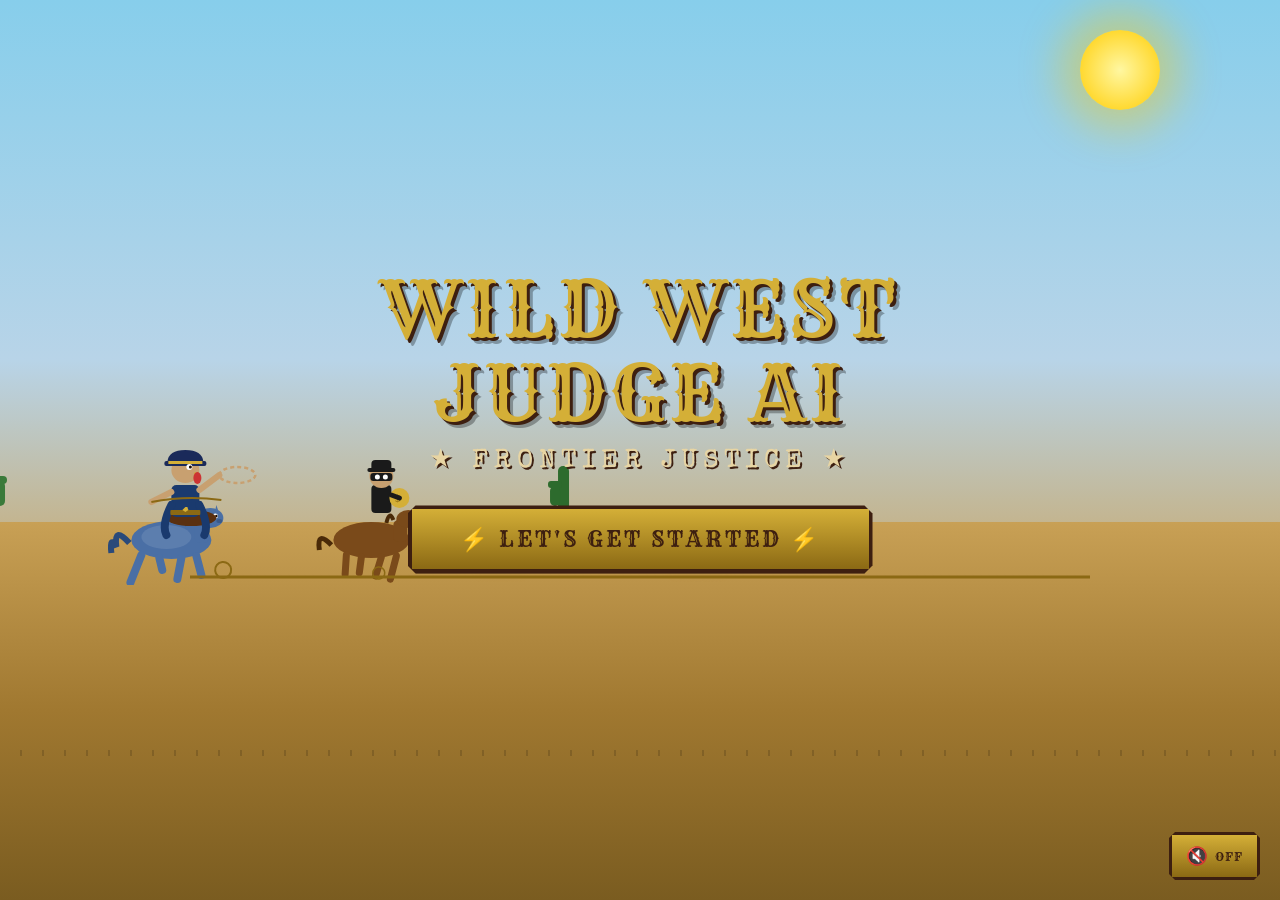
==== commit 5d076827: "Fix music error" ====
--- a/index.html
+++ b/index.html
@@ -690,7 +690,7 @@
 <body>
 <!-- Background Music (autoplay on first interaction) -->
 <audio id="bgMusic" loop>
-  <source src="western-theme.wav" type="audio/wav">
+  <source src="assets/background-music.mp3" type="audio/mpeg">
 </audio>
 
 <!-- ============ PAGE 1: INTRO ============ -->
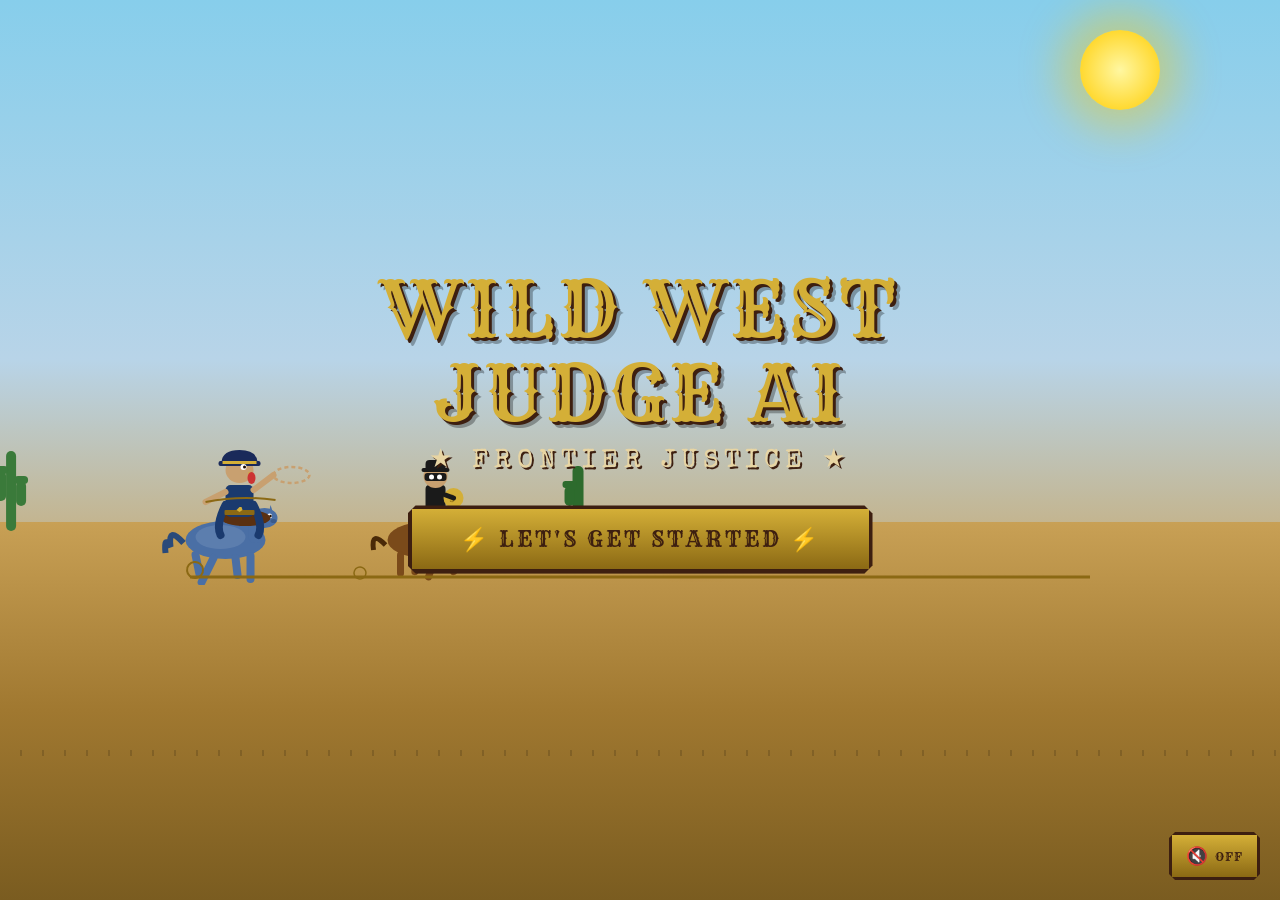
==== commit 30ff8572: "Authenticity and Fraud detection made more accurate" ====
--- a/index.html
+++ b/index.html
@@ -591,6 +591,7 @@
     color: var(--brown);
     font-style: italic;
     min-height: 20px;
+    display: none;
   }
 
   .back-btn {
@@ -1119,7 +1120,7 @@
     </div>
 
     <div class="stars-section stars-rating-area">
-      <div class="stars-label">⚖ RATE THE FRAUD LEVEL ⚖</div>
+      <div class="stars-label">⚖ RATE THE FRAUDULENT LEVEL ⚖</div>
       <div class="stars-container" id="fraudStars">
         <span class="star" data-val="1">🔫</span>
         <span class="star" data-val="2">🔫</span>
@@ -1209,7 +1210,7 @@
 
   // ===== STAR RATING =====
   const starLabels = {
-    fraud: ['Slightly Suspicious', 'Probably Fraudulent', 'Clearly Fraudulent', 'Absolutely Fraudulent', 'DEFINITE FRAUD!'],
+    fraud: ['Slightly Suspicious', 'Probably Fraudulent', 'Clearly Fraudulent', 'Absolutely Fraudulent', 'DEFINITE FRAUDULENT!'],
     legitimate: ['Slightly Authentic', 'Mostly Genuine', 'Pure and Real', 'Salt of the Earth', 'Absolutely Authentic!']
   };
 
@@ -1418,7 +1419,8 @@
   }
 
   function showVerdict(verdict, reasoning, confidence, originalPrompt) {
-    const isFraud = verdict.toUpperCase() === 'FRAUD';
+    // Map backend verdicts to frontend pages: GUILTY=AI/Fraud, INNOCENT=Human/Legitimate
+    const isFraud = verdict.toUpperCase() === 'GUILTY' || verdict.toUpperCase() === 'FRAUD';
     const pageNum = isFraud ? 3 : 4;
 
     // Store the verdict page for the button
@@ -1428,8 +1430,7 @@
     
     // Build answer text with AI's reasoning and confidence level
     const confidencePercent = Math.round((confidence / 5) * 100);
-    const confidenceBars = '█'.repeat(Math.ceil(confidence)) + '░'.repeat(5 - Math.ceil(confidence));
-    const caseText = `ANALYSIS:\n${reasoning}\n\n━━━━━━━━━━━━━━━━━━━━━\nCONFIDENCE LEVEL:\n${Math.ceil(confidence)}/5 - ${confidencePercent}%\n${confidenceBars}`;
+    const caseText = `ANALYSIS:\n${reasoning}\n\n━━━━━━━━━━━━━━━━━━━━━\nCONFIDENCE LEVEL:\n${Math.ceil(confidence)}/5 - ${confidencePercent}%`;
     
     // Populate the verdict page in the background
     answerEl.textContent = '';
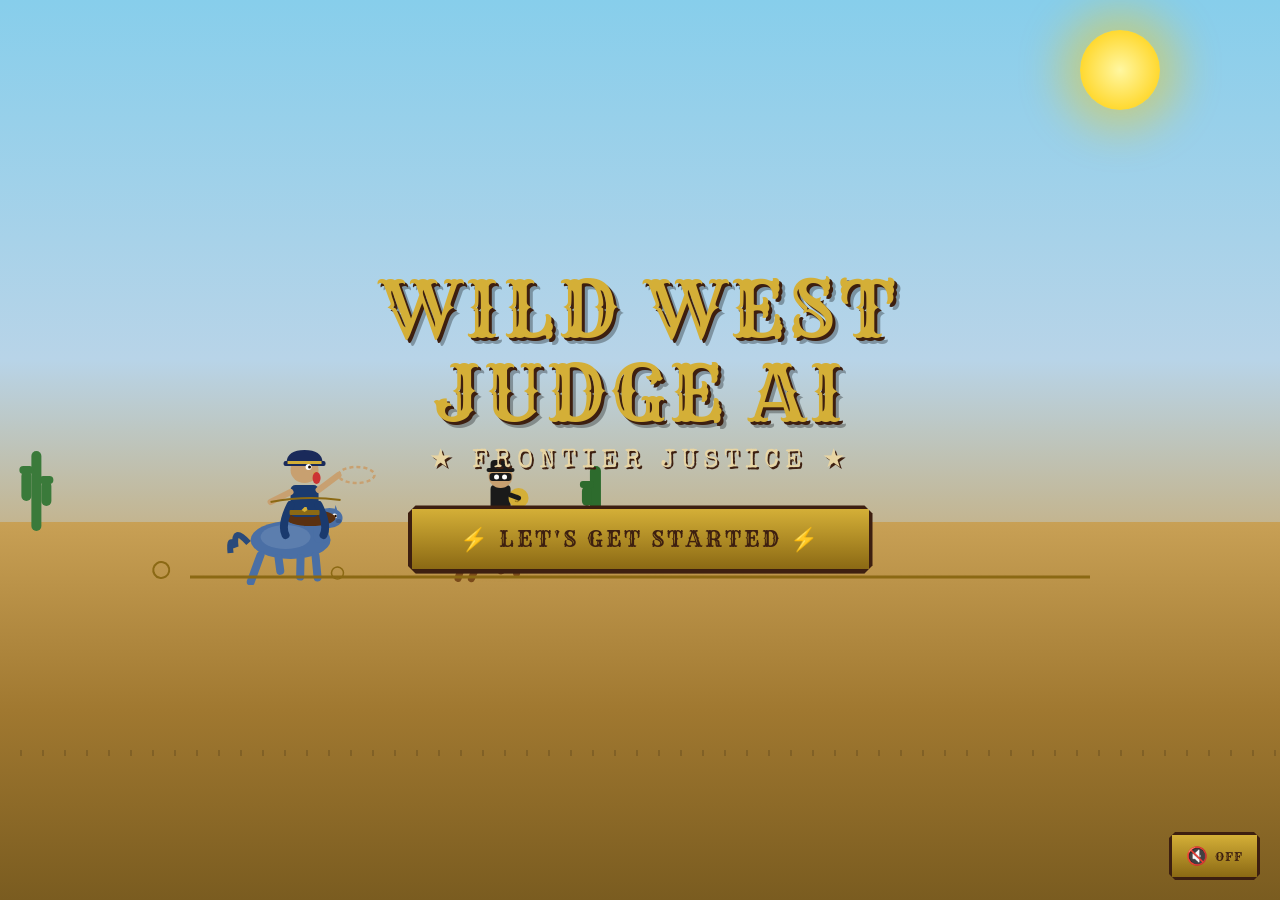
==== commit 5516face: "Added ElevenLabs API feature" ====
--- a/index.html
+++ b/index.html
@@ -609,6 +609,24 @@
   }
   .back-btn:hover { transform: translate(-1px,-1px); box-shadow: 4px 4px 0 var(--dark-brown); }
   .back-btn:active { transform: translate(3px,3px); box-shadow: none; }
+
+  .speak-btn {
+    background: linear-gradient(180deg, #8b4513, #654321);
+    border: 3px solid var(--dark-brown);
+    color: var(--sand);
+    font-family: 'Rye', cursive;
+    font-size: 1rem;
+    padding: 12px 32px;
+    cursor: pointer;
+    letter-spacing: 2px;
+    box-shadow: 3px 3px 0 var(--dark-brown);
+    transition: all 0.1s;
+    margin-top: 8px;
+    margin-right: 8px;
+  }
+  .speak-btn:hover { transform: translate(-1px,-1px); box-shadow: 4px 4px 0 var(--dark-brown); }
+  .speak-btn:active { transform: translate(3px,3px); box-shadow: none; }
+  .speak-btn:disabled { opacity: 0.5; cursor: not-allowed; }
 
   /* Watermark wanted poster */
   .wanted-watermark {
@@ -691,7 +709,7 @@
 <body>
 <!-- Background Music (autoplay on first interaction) -->
 <audio id="bgMusic" loop>
-  <source src="assets/background-music.mp3" type="audio/mpeg">
+  <source src="assets/music/background-music.mp3" type="audio/mpeg">
 </audio>
 
 <!-- ============ PAGE 1: INTRO ============ -->
@@ -1131,7 +1149,10 @@
       <div class="stars-text" id="fraudStarsText">Confidence level displayed</div>
     </div>
 
-    <button class="back-btn" onclick="goToPage(2)">⬅ NEW CASE</button>
+    <div style="display: flex; gap: 8px; justify-content: center;">
+      <button class="speak-btn" onclick="speakVerdict('fraud')" id="speakFraudBtn">🔊 HEAR VERDICT</button>
+      <button class="back-btn" onclick="goToPage(2)">⬅ NEW CASE</button>
+    </div>
   </div>
 </div>
 
@@ -1173,12 +1194,18 @@
       <div class="stars-text" id="legitimateStarsText">Confidence level displayed</div>
     </div>
 
-    <button class="back-btn" onclick="goToPage(2)">⬅ NEW CASE</button>
+    <div style="display: flex; gap: 8px; justify-content: center;">
+      <button class="speak-btn" onclick="speakVerdict('legitimate')" id="speakLegitimateBtn">🔊 HEAR VERDICT</button>
+      <button class="back-btn" onclick="goToPage(2)">⬅ NEW CASE</button>
+    </div>
   </div>
 </div>
 
 
 <script>
+  // Initialize audio volume
+  document.getElementById('bgMusic').volume = 0.3;
+
   // ===== PAGE NAVIGATION =====
   function goToPage(num) {
     document.querySelectorAll('.page').forEach(p => p.classList.remove('active'));
@@ -1218,6 +1245,7 @@
     const music = document.getElementById('bgMusic');
     const btn = document.querySelector('.audio-btn');
     if (music.paused) {
+      music.volume = 0.3; // Set volume to 30%
       music.play();
       btn.innerHTML = '<span class="audio-icon">🔊</span> ON';
     } else {
@@ -1238,6 +1266,61 @@
 
   // ===== GLOBAL STATE =====
   let isProcessing = false;
+  let currentAudio = null;
+
+  // ===== TEXT-TO-SPEECH =====
+  async function speakVerdict(type) {
+    const btn = document.getElementById(`speak${type.charAt(0).toUpperCase() + type.slice(1)}Btn`);
+    const answerEl = document.getElementById(`${type}Answer`);
+    const text = answerEl.textContent;
+
+    if (!text || text === 'Loading verdict...') {
+      alert('No verdict to speak!');
+      return;
+    }
+
+    // Stop any currently playing audio
+    if (currentAudio) {
+      currentAudio.pause();
+      currentAudio = null;
+    }
+
+    btn.disabled = true;
+    btn.textContent = '🔊 SPEAKING...';
+
+    try {
+      const response = await fetch('http://localhost:8000/text-to-speech', {
+        method: 'POST',
+        headers: { 'Content-Type': 'application/json' },
+        body: JSON.stringify({ text: text })
+      });
+
+      if (!response.ok) {
+        throw new Error(`HTTP error! status: ${response.status}`);
+      }
+
+      // Convert response to blob and create audio element
+      const audioBlob = await response.blob();
+      const audioUrl = URL.createObjectURL(audioBlob);
+      currentAudio = new Audio(audioUrl);
+      
+      // Play the audio
+      await currentAudio.play();
+      
+      // Reset button when done
+      currentAudio.onended = () => {
+        btn.disabled = false;
+        btn.textContent = '🔊 HEAR VERDICT';
+        URL.revokeObjectURL(audioUrl);
+      };
+
+    } catch (error) {
+      console.error('Text-to-speech error:', error);
+      alert('Failed to generate speech. Make sure ELEVENLABS_API_KEY is set in .env file.');
+      btn.disabled = false;
+      btn.textContent = '🔊 HEAR VERDICT';
+    }
+  }
 
   // ===== IMAGE UPLOAD HANDLER =====
   function triggerFileUpload() {
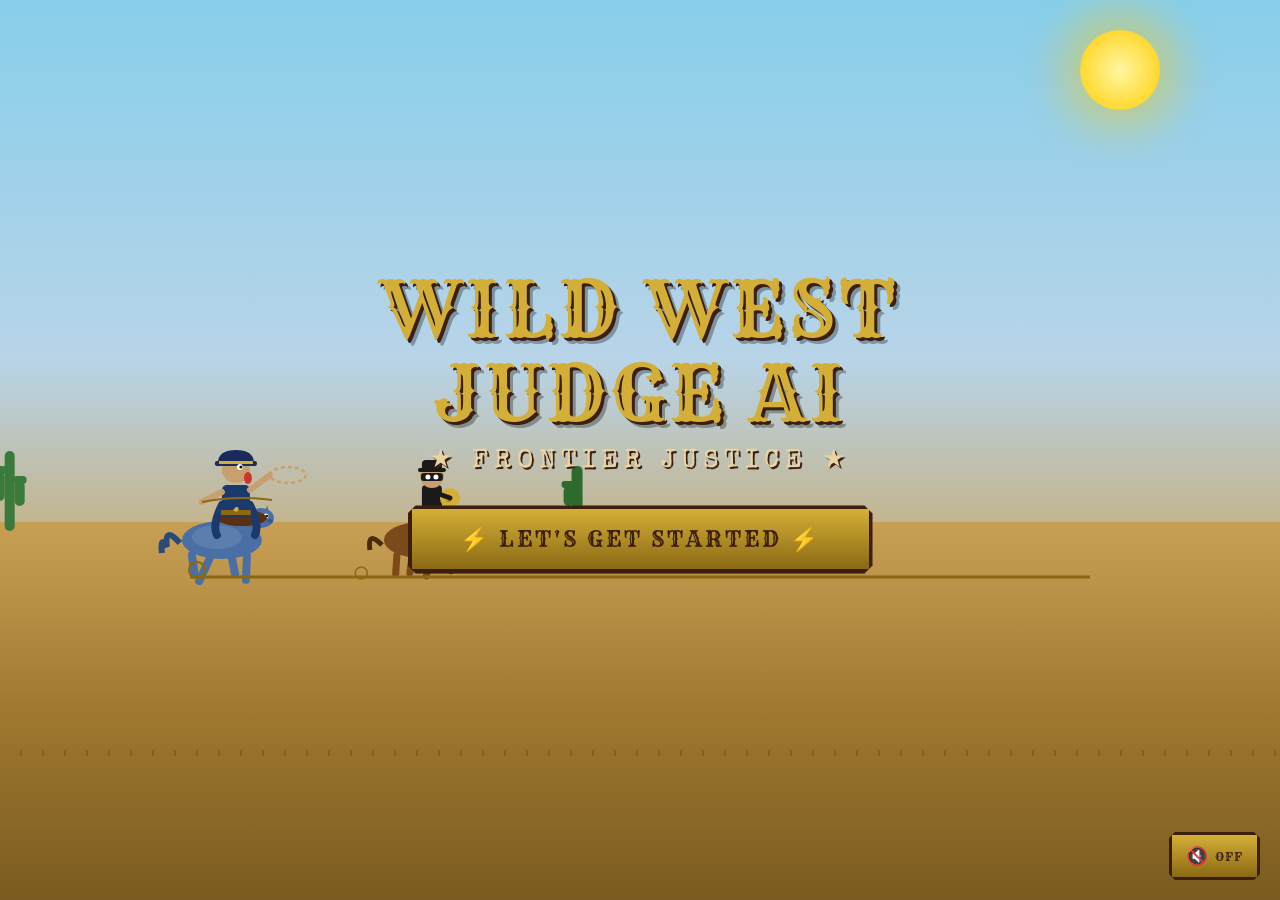
==== commit 7e918f49: "Changed title" ====
--- a/index.html
+++ b/index.html
@@ -3,7 +3,7 @@
 <head>
 <meta charset="UTF-8">
 <meta name="viewport" content="width=device-width, initial-scale=1.0">
-<title>Wild West Judge AI</title>
+<title>Blue Hen Sheriff</title>
 <style>
   @import url('https://fonts.googleapis.com/css2?family=Rye&family=Playfair+Display:wght@400;700;900&family=Special+Elite&family=Courier+Prime:wght@400;700&display=swap');
 
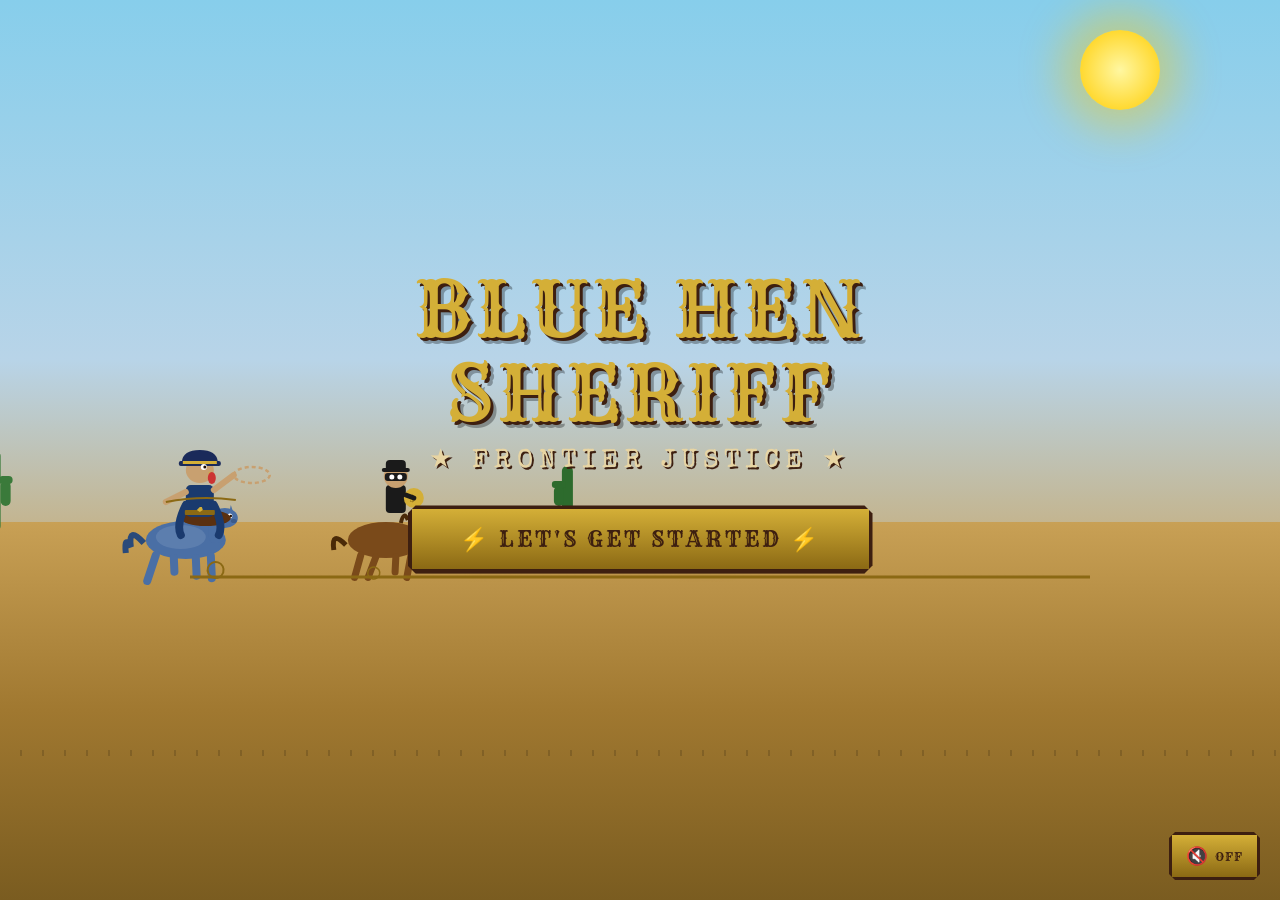
==== commit 0d755a2a: "Changed title of front page to "Blue Hen Sheriff"" ====
--- a/index.html
+++ b/index.html
@@ -923,7 +923,7 @@
   </svg>
 
   <div class="title-area">
-    <div class="main-title">WILD WEST<br>JUDGE AI</div>
+    <div class="main-title">BLUE HEN<br>SHERIFF</div>
     <div class="sub-title">★ FRONTIER JUSTICE ★</div>
   </div>
 
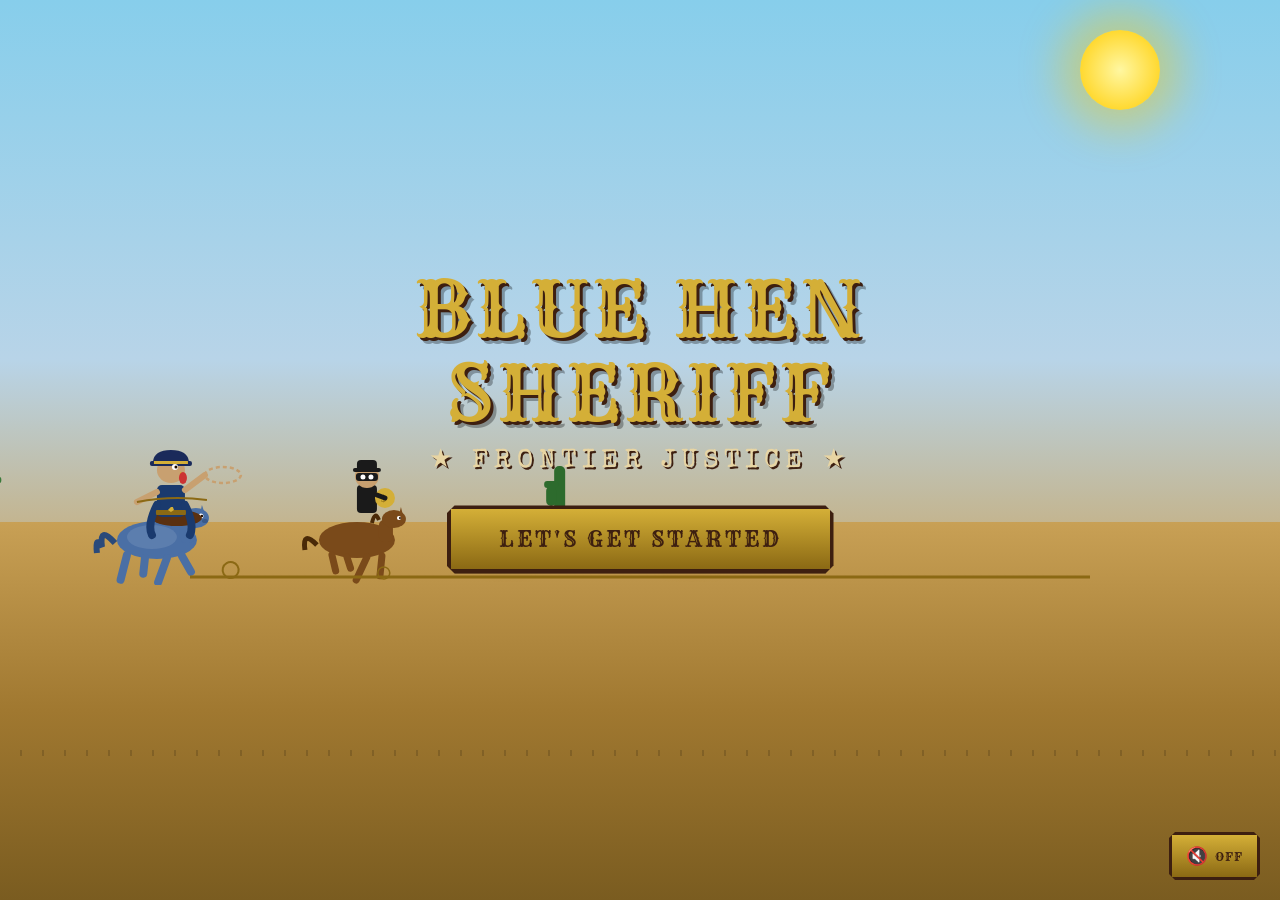
==== commit 453d9c93: "Fixed UI graphic across pages, removed lightning bolt" ====
--- a/index.html
+++ b/index.html
@@ -927,7 +927,7 @@
     <div class="sub-title">★ FRONTIER JUSTICE ★</div>
   </div>
 
-  <button class="start-btn" onclick="goToPage(2)">⚡ LET'S GET STARTED ⚡</button>
+  <button class="start-btn" onclick="goToPage(2)">LET'S GET STARTED</button>
 </div>
 
 <!-- Audio Control Button -->
@@ -1084,7 +1084,7 @@
 
   <!-- AI Chatbox -->
   <div class="ai-chatbox">
-    <div class="chat-label">⚡ FRONTIER INTELLIGENCE — ENTER YOUR CASE ⚡</div>
+    <div class="chat-label">FRONTIER INTELLIGENCE — ENTER YOUR CASE</div>
     <div class="chat-messages" id="chatMessages">
       <div class="msg system">FRONTIER_AI ONLINE. STATE YOUR CASE, PARTNER.</div>
       <div class="msg system">Describe the situation and I'll render a verdict...</div>
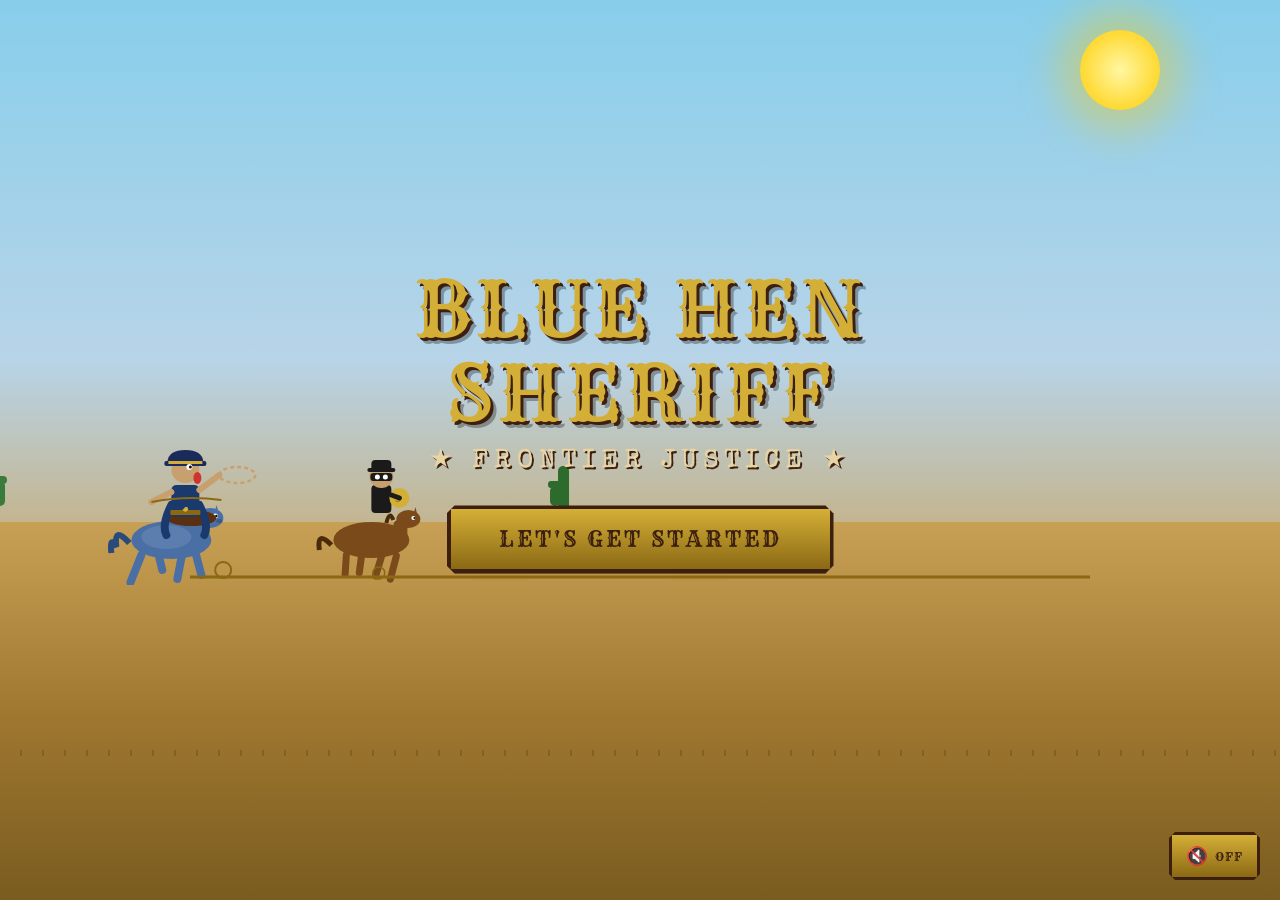
==== commit 3249bd4f: "fixes" ====
--- a/index.html
+++ b/index.html
@@ -1140,11 +1140,11 @@
     <div class="stars-section stars-rating-area">
       <div class="stars-label">⚖ RATE THE FRAUDULENT LEVEL ⚖</div>
       <div class="stars-container" id="fraudStars">
-        <span class="star" data-val="1">🔫</span>
-        <span class="star" data-val="2">🔫</span>
-        <span class="star" data-val="3">🔫</span>
-        <span class="star" data-val="4">🔫</span>
-        <span class="star" data-val="5">🔫</span>
+        <span class="star" data-val="1">⭐</span>
+        <span class="star" data-val="2">⭐</span>
+        <span class="star" data-val="3">⭐</span>
+        <span class="star" data-val="4">⭐</span>
+        <span class="star" data-val="5">⭐</span>
       </div>
       <div class="stars-text" id="fraudStarsText">Confidence level displayed</div>
     </div>
